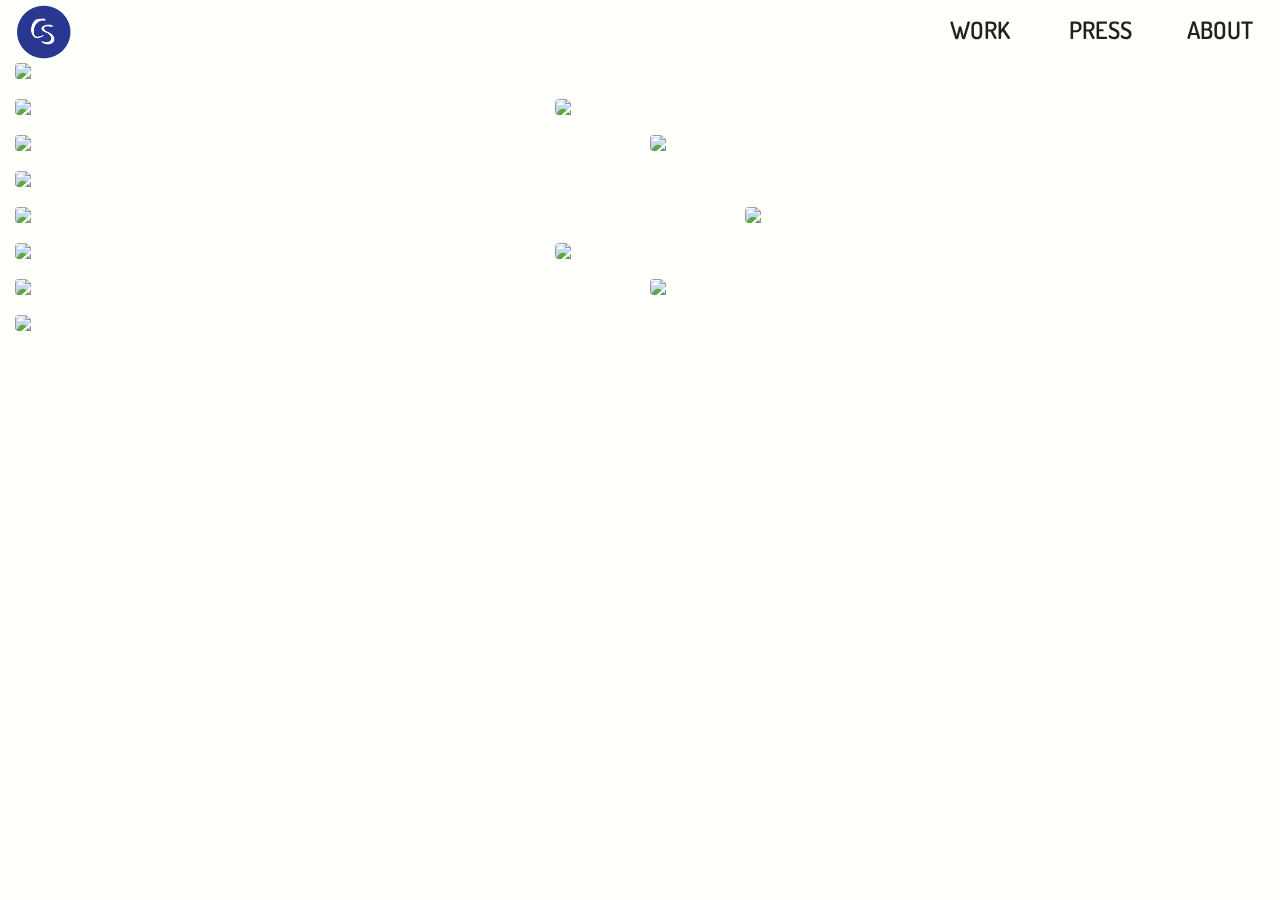
==== index.html @ 7e74faec "commit 1" ====
<!DOCTYPE HTML>
<html>
	<head>
		<meta charset="utf-8">
		 <meta name="viewport" content="width=device-width, initial-scale=1">
		<title>Colleen Simmonds</title>
		<link rel="shortcut icon" 
      		type="image/png" 
      		href="images/logo/cs-fav2.png">
      	<link href="https://fonts.googleapis.com/css?family=Dosis:400,600,800" rel="stylesheet">
      	<link href="https://fonts.googleapis.com/css?family=Barlow:400,600,800&display=swap" rel="stylesheet">
      	<link rel="stylesheet" type="text/css" href="css/reset.css">
      	<link rel="stylesheet" type="text/css" href="css/style.css">
      	
	</head>
	<body>
		<div class="big-wrap">
			<div id="nav">
				<div id="logo-icon">
					<img data-src="images/logo/cs-fav2.png" class='logo-icon lazyload'>
				</div>
				<a href="#"><div class="nav-link">WORK</div></a>
				<a href="pages/press.html"><div class="nav-link">PRESS</div></a>
				<a href="pages/about.html"><div class="nav-link">ABOUT</div></a>
			</div>
			<div id="content">
				<div class="wrapper" id='work'>
					<!-- <img data-src="images/logo/WORK-01.png" id="logo" class='lazyload'></img> -->
					<img src="images/stjames/StJames-hero.png" id="hero-img">
					
					<img data-src="images/morales/morales-024.jpg"  class="col-3 lazyload">
					<img data-src="images/morales/morales-140.jpg" class="col-4 lazyload">
					<img data-src="images/morales/morales-024.jpg" class="col-2 lazyload">
					<img data-src="images/morales/morales-024.jpg" class="col-2 lazyload">
					<img data-src="images/morales/morales-140.jpg" class="col-1 lazyload">
					<img data-src="images/morales/morales-140.jpg" class="col-4 lazyload">
					<img data-src="images/morales/morales-024.jpg" class="col-3 lazyload">
					<img data-src="images/morales/morales-024.jpg"  class="col-3 lazyload">
					<img data-src="images/morales/morales-140.jpg" class="col-4 lazyload">
					<img data-src="images/morales/morales-024.jpg" class="col-2 lazyload">
					<img data-src="images/morales/morales-024.jpg" class="col-2 lazyload">
					<img data-src="images/morales/morales-140.jpg" class="col-1 lazyload">
				</div>

			</div>
		</div>
	</body>
	<script src="js/lazysizes.min.js" async=""></script>
	<!-- jQuery -->
	<script src="js/jquery-3.3.1.js"></script>
    <!-- js -->
    <script type="text/javascript" src='js/js.js'></script>
</html>
---- css/style.css ----
/*GLOBAL***********/

body {
	background-color: #fffffc;
	font-family: 'Dosis', sans-serif;
	font-weight: 500;
	font-size: 14px;
	width: 100%;
	height: 100%;
	color: #231f20;
	-ms-overflow-style: none;  // IE 10+
	overflow: -moz-scrollbars-none;  // Firefox
}

body::-webkit-scrollbar { 
	    display: none;  // Safari and Chrome
	}

#nav {
	width: 100%;
	height: 60px;
	display: inline-flex;
	justify-content: flex-end;
	z-index: 2;
	position: fixed;
	top: 0;
	left: 0;
}

#nav div {
	flex: 0 1 auto;
	width: 120px;
	height: 60px;
	font-size: 24px;
	align-items: center;
	justify-content: center;
	display: flex;
}

#nav a {
	text-decoration: none;
	color: #231f20;
	font-weight: 600;
}

#nav a:visited {
	text-decoration: none;
	color: #231f20;
}

/*#nav div:hover {
	border-bottom: 2.5px solid #231f20;

}*/

#nav #logo-icon {
	align-self: flex-start;
	position: absolute;
	left: 15px;
	justify-content: flex-start;
}

#nav #logo-icon:hover {
	border-bottom: none;
}

#logo-icon img {
	height: 55px;
	display: block;
	padding-top: 5px;
}

#content {
	width: 100%;
	height: 100%;
	position: absolute;
	top: 0;
	left: 0;
	z-index: 1;
	overflow-x: none;
}

#logo {
	width: 40%;
	position: absolute;
	top: 175px;
	left: 30%
}

#hero-img {
	width: 100%;
}

/*.wrapper {
	display: flex;
	width: 100%;
	position: relative;
	top: 0px;
	left: 0;
}
*/
.wrapper {
	display: flex;
	flex-direction: row;
	width: 100%;
	height: auto;
	position: relative;
	top: 53px;
	left: 0px;
	justify-content: space-around;
	align-items: center;
	flex-wrap: wrap;
	box-sizing: border-box;
	padding: 0px 5px 0px 5px;
}

.wrapper img {
	height: auto;
	/*padding: 10px;*/
	padding: 10px;
	flex: 1 1 auto;
	box-sizing: border-box;
	display: inline-block;
	border-radius: 14px;
}	

#work {
	margin-top: 0px;
}

.col-1 {
	width: 100%;
}

.col-2 {
	width: 50%;
}

.col-3 {
	width: 42.5%;
}

.col-4 {
	width: 57.5%;
}

/*********************PRESS*/

#press-links {
	display: block;
	margin-top: 40px;
}

#press-links a {
	text-decoration: none;
	color: #231f20
}

#press-links p {
	display: block;
	font-size: 24px;
	margin-top: 15px;
	margin-left: 15px;
	font-weight: 300;
	font-family: 'Roboto', sans-serif;
	letter-spacing: 4px;
	margin-bottom: 15px;
	padding-bottom: 2px;
}

#press-links p:hover {
	color: #231f20;
	text-decoration: underline;
}

.mag {
	color: #a1a1a1;
	font-weight: 600;
}



/*********************BIO*/

#bio {
	display: block;
	margin-top: 40px;
}

#bio div {
	display: inline-block;
}

#bio-headshot {
	width: 30%;
	float: left;
}

#bio-blurb {
	width: 50%;
	float: right;
}

#bio-blurb p {
	font-weight: 400;
	font-family: 'Roboto', sans-serif;
	font-size: 18px;
	line-height: 26px;
	letter-spacing: 1px;
	
}

#bio-headshot img {
	width: 120%;
	margin: -20px 0 0 60px; 
}

/*@media only screen and (min-width: 600px) {
	
	.wrapper {
		display: flex;
		width: 94%;
		position: relative;
		top: 3%;
		left: 3%;
	}
}	
*/
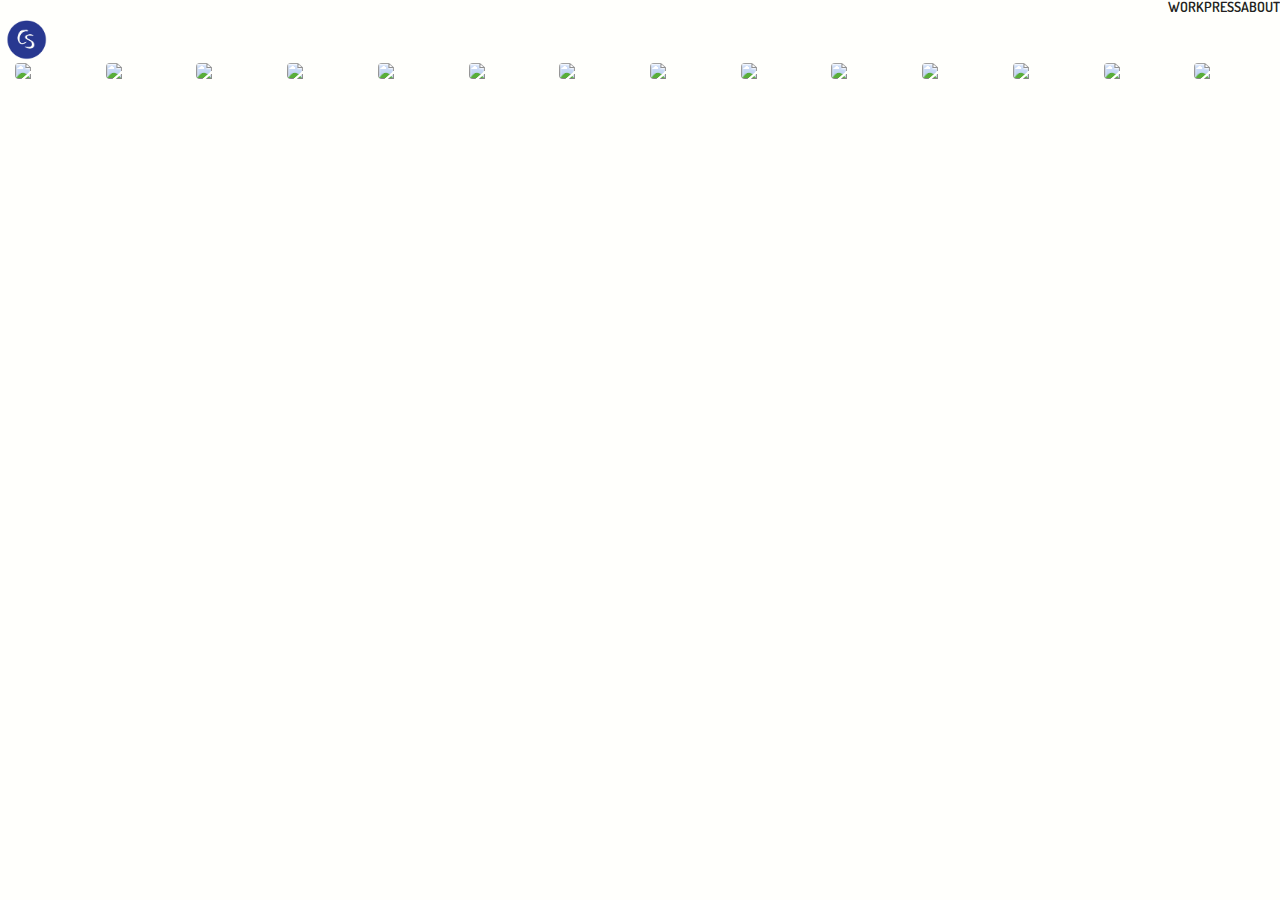
==== commit adc33d06: "sunday 1" ====
--- a/index.html
+++ b/index.html
@@ -40,6 +40,7 @@
 					<img data-src="images/morales/morales-024.jpg" class="col-2 lazyload">
 					<img data-src="images/morales/morales-024.jpg" class="col-2 lazyload">
 					<img data-src="images/morales/morales-140.jpg" class="col-1 lazyload">
+					<img data-src="images/morales/morales-140.jpg" class="col-1 lazyload">
 				</div>
 
 			</div>
--- a/css/style.css
+++ b/css/style.css
@@ -11,6 +11,7 @@
 	color: #231f20;
 	-ms-overflow-style: none;  // IE 10+
 	overflow: -moz-scrollbars-none;  // Firefox
+	position: absolute;
 }
 
 body::-webkit-scrollbar { 
@@ -23,19 +24,22 @@
 	display: inline-flex;
 	justify-content: flex-end;
 	z-index: 2;
-	position: fixed;
+	position: absolute;
 	top: 0;
 	left: 0;
-}
-
-#nav div {
+	padding-right: 10px;
+}
+
+#nav img {
 	flex: 0 1 auto;
-	width: 120px;
-	height: 60px;
+	height: 40px;
 	font-size: 24px;
 	align-items: center;
 	justify-content: center;
 	display: flex;
+	margin-left: 10px;
+	margin-right: 10px;
+	margin-top: 20px;
 }
 
 #nav a {
@@ -57,29 +61,58 @@
 #nav #logo-icon {
 	align-self: flex-start;
 	position: absolute;
-	left: 15px;
 	justify-content: flex-start;
-}
-
-#nav #logo-icon:hover {
-	border-bottom: none;
-}
-
-#logo-icon img {
-	height: 55px;
-	display: block;
-	padding-top: 5px;
+	left: 0;
+	height: 70px;
+	display: block;
+	margin-top: 0px;
+	margin-left: -4px;
+}
+
+#flex {
+	display: flex;
+	width: 100vw;
+	height: 100vh;
+	flex-direction: row;
+	flex-wrap: wrap;
+	justify-content: space-around;
+	box-sizing: border-box;
+	padding: 0px 5px 0px 5px;
+	top: 60px;
+	position: absolute;
+}
+
+#flex li {
+	height: 50vh;
+	flex: 1 1 auto;
+	padding: 10px;
+}
+
+ #flex li.full  {
+	height: auto;
+	width: 100%;
+}
+
+#flex li:last-child {
+	flex-grow: 10;
+}
+
+#flex li img {
+	max-height: 100%;
+	min-width: 100%;
+	object-fit: cover;
+	vertical-align: bottom;
+	border-radius: 3.5px;
 }
 
 #content {
 	width: 100%;
 	height: 100%;
-	position: absolute;
 	top: 0;
 	left: 0;
 	z-index: 1;
-	overflow-x: none;
-}
+}
+
 
 #logo {
 	width: 40%;
@@ -92,19 +125,11 @@
 	width: 100%;
 }
 
-/*.wrapper {
-	display: flex;
-	width: 100%;
-	position: relative;
-	top: 0px;
-	left: 0;
-}
-*/
 .wrapper {
 	display: flex;
 	flex-direction: row;
-	width: 100%;
-	height: auto;
+	width: 100vw;
+	height: 100%;
 	position: relative;
 	top: 53px;
 	left: 0px;
@@ -115,21 +140,22 @@
 	padding: 0px 5px 0px 5px;
 }
 
-.wrapper img {
-	height: auto;
-	/*padding: 10px;*/
+#work img {
+	padding: 10px;
 	padding: 10px;
 	flex: 1 1 auto;
 	box-sizing: border-box;
 	display: inline-block;
 	border-radius: 14px;
+	height: 40%;
+	width: auto;
 }	
 
 #work {
 	margin-top: 0px;
 }
 
-.col-1 {
+/*.col-1 {
 	width: 100%;
 }
 
@@ -143,7 +169,7 @@
 
 .col-4 {
 	width: 57.5%;
-}
+}*/
 
 /*********************PRESS*/
 
@@ -226,4 +252,18 @@
 		left: 3%;
 	}
 }	
-*/+*/
+
+
+
+
+
+
+
+
+
+
+
+
+
+
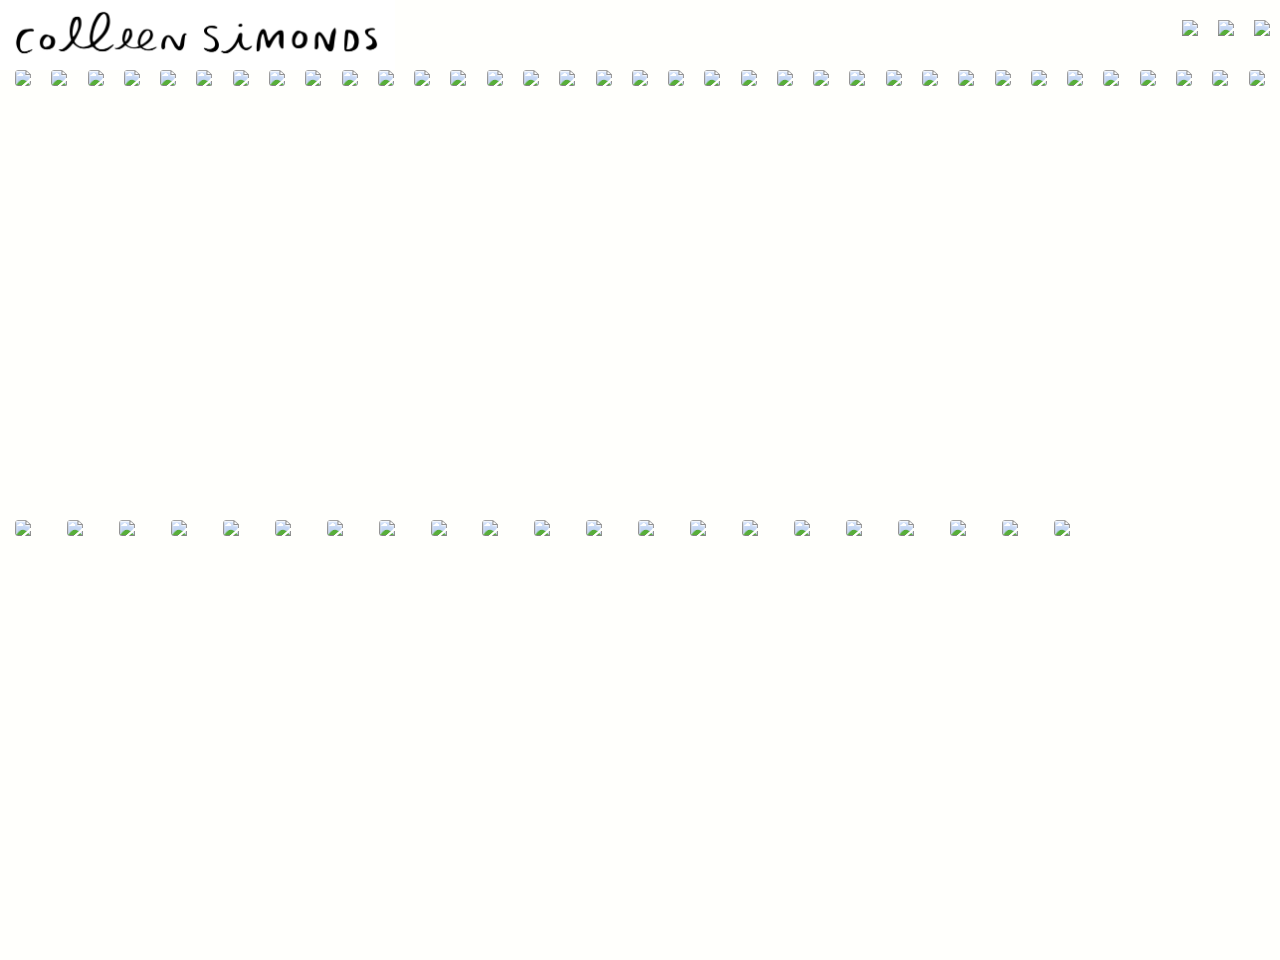
==== commit e31dee4b: "mobile" ====
--- a/index.html
+++ b/index.html
@@ -16,34 +16,183 @@
 	<body>
 		<div class="big-wrap">
 			<div id="nav">
-				<div id="logo-icon">
-					<img data-src="images/logo/cs-fav2.png" class='logo-icon lazyload'>
-				</div>
-				<a href="#"><div class="nav-link">WORK</div></a>
-				<a href="pages/press.html"><div class="nav-link">PRESS</div></a>
-				<a href="pages/about.html"><div class="nav-link">ABOUT</div></a>
+				<img src="images/logo/logo-header.jpg" id='logo-icon'>
+				<a href="#"><img data-src='images/logo/work.png' class="nav-link lazyload"></a>
+				<a href="pages/press.html"><img data-src='images/logo/press.png' class="lazyload nav-link"></a>
+				<a href="pages/about.html"><img data-src='images/logo/about.png' class="lazyload nav-link"></a>
 			</div>
-			<div id="content">
-				<div class="wrapper" id='work'>
-					<!-- <img data-src="images/logo/WORK-01.png" id="logo" class='lazyload'></img> -->
-					<img src="images/stjames/StJames-hero.png" id="hero-img">
-					
-					<img data-src="images/morales/morales-024.jpg"  class="col-3 lazyload">
-					<img data-src="images/morales/morales-140.jpg" class="col-4 lazyload">
-					<img data-src="images/morales/morales-024.jpg" class="col-2 lazyload">
-					<img data-src="images/morales/morales-024.jpg" class="col-2 lazyload">
-					<img data-src="images/morales/morales-140.jpg" class="col-1 lazyload">
-					<img data-src="images/morales/morales-140.jpg" class="col-4 lazyload">
-					<img data-src="images/morales/morales-024.jpg" class="col-3 lazyload">
-					<img data-src="images/morales/morales-024.jpg"  class="col-3 lazyload">
-					<img data-src="images/morales/morales-140.jpg" class="col-4 lazyload">
-					<img data-src="images/morales/morales-024.jpg" class="col-2 lazyload">
-					<img data-src="images/morales/morales-024.jpg" class="col-2 lazyload">
-					<img data-src="images/morales/morales-140.jpg" class="col-1 lazyload">
-					<img data-src="images/morales/morales-140.jpg" class="col-1 lazyload">
-				</div>
-
-			</div>
+			<ul id='flex'>
+				<li>
+					<img data-src="images/morales/morales-024.png"  class="col-3 lazyload">	
+				</li>
+				<li>
+					<img data-src="images/morales/morales-140.jpg" class="col-4 lazyload">	
+				</li>
+				<li>
+					<img data-src="images/morales/morales-043.jpg"  class="col-3 lazyload">	
+				</li>
+				<li>
+					<img data-src="images/morales/morales-080.jpg"  class="col-3 lazyload">	
+				</li>
+				<li>
+					<img data-src="images/morales/morales-101.jpg" class="col-1 lazyload">	
+				</li>
+				<li>
+					<img data-src="images/morales/morales-182.jpg" class="col-4 lazyload">	
+				</li>
+				<li>
+					<img data-src="images/morales/morales-205.jpg"  class="col-3 lazyload">
+				</li>
+				<li>
+					<img data-src="images/stjames/stjames-0030.jpg"  class="col-3 lazyload">	
+				</li>
+				<li>
+					<img data-src="images/stjames/stjames-0039.jpg" class="col-4 lazyload">	
+				</li>
+				<li>
+					<img data-src="images/stjames/stjames-0058.jpg"  class="col-3 lazyload">	
+				</li>
+				<li >
+					<img data-src="images/stjames/stjames-0080.jpg"  class="col-3 lazyload">	
+				</li>
+				<li>
+					<img data-src="images/stjames/stjames-0128.jpg" class="col-1 lazyload">	
+				</li>
+				<li>
+					<img data-src="images/stjames/stjames-0131.jpg" class="col-1 lazyload">	
+				</li>
+				<li>
+					<img data-src="images/stjames/stjames-0147.jpg" class="col-1 lazyload">	
+				</li>
+				<li>
+					<img data-src="images/stjames/stjames-0170.jpg" class="col-1 lazyload">	
+				</li>
+				<li>
+					<img data-src="images/stjames/stjames-0216.jpg" class="col-1 lazyload">	
+				</li>
+				<li>
+					<img data-src="images/stjames/stjames-0253.jpg" class="col-1 lazyload">	
+				</li>
+				<li>
+					<img data-src="images/stjames/stjames-0305.jpg" class="col-1 lazyload">	
+				</li>
+				<li>
+					<img data-src="images/stjames/stjames-0328.jpg" class="col-1 lazyload">	
+				</li>
+				<li>
+					<img data-src="images/stjames/stjames-0383.jpg" class="col-1 lazyload">	
+				</li>
+				<li>
+					<img data-src="images/stjames/stjames-0407.jpg" class="col-1 lazyload">	
+				</li>
+				<li>
+					<img data-src="images/stjames/stjames-0421.jpg" class="col-1 lazyload">	
+				</li>
+				<li>
+					<img data-src="images/stjames/stjames-0441.jpg" class="col-1 lazyload">	
+				</li>
+				<li>
+					<img data-src="images/stjames/stjames-0472_v2.jpg" class="col-1 lazyload">	
+				</li>
+				<li>
+					<img data-src="images/stjames/stjames-0527_v1.jpg" class="col-1 lazyload">	
+				</li>
+				<li>
+					<img data-src="images/stjames/stjames-0544.jpg" class="col-1 lazyload">	
+				</li>
+				<li>
+					<img data-src="images/stjames/stjames-0581_v2.jpg" class="col-1 lazyload">	
+				</li>
+				<li>
+					<img data-src="images/stjames/stjames-0607.jpg" class="col-1 lazyload">	
+				</li>
+				<li>
+					<img data-src="images/stjames/stjames-0621.jpg" class="col-1 lazyload">	
+				</li>
+				<li>
+					<img data-src="images/stjames/stjames-0643.jpg" class="col-1 lazyload">	
+				</li>
+				<li>
+					<img data-src="images/stjames/stjames-0649.jpg" class="col-1 lazyload">	
+				</li>
+				<li>
+					<img data-src="images/stjames/stjames-0672.jpg" class="col-1 lazyload">	
+				</li>
+				<li>
+					<img data-src="images/stjames/stjames-0704.jpg" class="col-1 lazyload">	
+				</li>
+				<li>
+					<img data-src="images/stjames/stjames-0741.jpg" class="col-1 lazyload">	
+				</li>
+				<li>
+					<img data-src="images/stjames/stjames-0787.jpg" class="col-1 lazyload">	
+				</li>
+				<li>
+					<img data-src="images/stjames/stjames-0807.jpg" class="col-1 lazyload">	
+				</li>
+				<li>
+					<img data-src="images/stjames/stjames-0837.jpg" class="col-1 lazyload">	
+				</li>
+				<li>
+					<img data-src="images/stjames/stjames-0886.jpg" class="col-1 lazyload">	
+				</li>
+				<li>
+					<img data-src="images/stjames/stjames-0918.jpg" class="col-1 lazyload">	
+				</li>
+				<li>
+					<img data-src="images/stjames/stjames-0128.jpg" class="col-1 lazyload">	
+				</li>
+				<li>
+					<img data-src="images/vestry/vestry_019.jpg" class="col-1 lazyload">	
+				</li>
+				<li>
+					<img data-src="images/vestry/vestry_026.jpg" class="col-1 lazyload">	
+				</li>
+				<li>
+					<img data-src="images/vestry/vestry_073.jpg" class="col-1 lazyload">	
+				</li>
+				<li>
+					<img data-src="images/vestry/vestry_085.jpg" class="col-1 lazyload">	
+				</li>
+				<li>
+					<img data-src="images/vestry/vestry_172.jpg" class="col-1 lazyload">	
+				</li>
+				<li>
+					<img data-src="images/vestry/vestry_194.jpg" class="col-1 lazyload">	
+				</li>
+				<li>
+					<img data-src="images/vestry/vestry_208.jpg" class="col-1 lazyload">	
+				</li>
+				</li>
+				<li>
+					<img data-src="images/vestry/vestry_217.jpg" class="col-1 lazyload">	
+				</li>
+				<li>
+					<img data-src="images/vestry/vestry_248.jpg" class="col-1 lazyload">	
+				</li>
+				<li>
+					<img data-src="images/vestry/vestry_263.jpg" class="col-1 lazyload">	
+				</li>
+				<li>
+					<img data-src="images/vestry/vestry_292.jpg" class="col-1 lazyload">	
+				</li>
+				<li>
+					<img data-src="images/vestry/vestry_312.jpg" class="col-1 lazyload">	
+				</li>
+				<li>
+					<img data-src="images/vestry/vestry_333.jpg" class="col-1 lazyload">	
+				</li>
+				<li>
+					<img data-src="images/vestry/vestry_382.jpg" class="col-1 lazyload">	
+				</li>
+				<li>
+					<img data-src="images/vestry/vestry_347.jpg" class="col-1 lazyload">	
+				</li>
+				<li>
+					<img data-src="images/vestry/vestry_362.jpg" class="col-1 lazyload">	
+				</li>
+				<li></li>
+			</ul>
 		</div>
 	</body>
 	<script src="js/lazysizes.min.js" async=""></script>
--- a/css/style.css
+++ b/css/style.css
@@ -1,17 +1,18 @@
 
-/*GLOBAL***********/
+/*GLOBAL***********/	
 
 body {
 	background-color: #fffffc;
 	font-family: 'Dosis', sans-serif;
 	font-weight: 500;
 	font-size: 14px;
-	width: 100%;
-	height: 100%;
+	width: 100vw;
+	height: 100vh;
 	color: #231f20;
 	-ms-overflow-style: none;  // IE 10+
 	overflow: -moz-scrollbars-none;  // Firefox
 	position: absolute;
+	overflow-x: none;
 }
 
 body::-webkit-scrollbar { 
@@ -72,7 +73,7 @@
 #flex {
 	display: flex;
 	width: 100vw;
-	height: 100vh;
+	height: 100%;
 	flex-direction: row;
 	flex-wrap: wrap;
 	justify-content: space-around;
@@ -86,6 +87,7 @@
 	height: 50vh;
 	flex: 1 1 auto;
 	padding: 10px;
+	box-sizing: border-box;
 }
 
  #flex li.full  {
@@ -175,7 +177,7 @@
 
 #press-links {
 	display: block;
-	margin-top: 40px;
+	margin-top: 60px;
 }
 
 #press-links a {
@@ -234,36 +236,56 @@
 	font-size: 18px;
 	line-height: 26px;
 	letter-spacing: 1px;
-	
+	margin-right: 80px;	
+	margin-left: -40px;
+	margin-top: 20px;
 }
 
 #bio-headshot img {
 	width: 120%;
-	margin: -20px 0 0 60px; 
-}
-
-/*@media only screen and (min-width: 600px) {
+	margin: -20px 0 0 10px; 
+	border-radius: 3.5px;
+}
+
+@media only screen and (max-width: 500px) {
 	
-	.wrapper {
-		display: flex;
-		width: 94%;
-		position: relative;
-		top: 3%;
-		left: 3%;
-	}
-}	
-*/
-
-
-
-
-
-
-
-
-
-
-
-
-
-
+	#nav {
+		justify-content: flex-start;
+		width: 90vw;
+	}
+
+	#nav #logo-icon {
+		height: 60px;
+	}
+
+	#nav img {
+		margin-top: 60px;
+		margin-right: 8px;
+	}
+
+	#flex {
+		margin-top: 50px;
+		width: 100vw;
+	}
+
+	#flex li {
+		height: 38vh!important;
+	}
+}
+
+
+
+
+
+
+
+
+
+
+
+
+
+
+
+
+
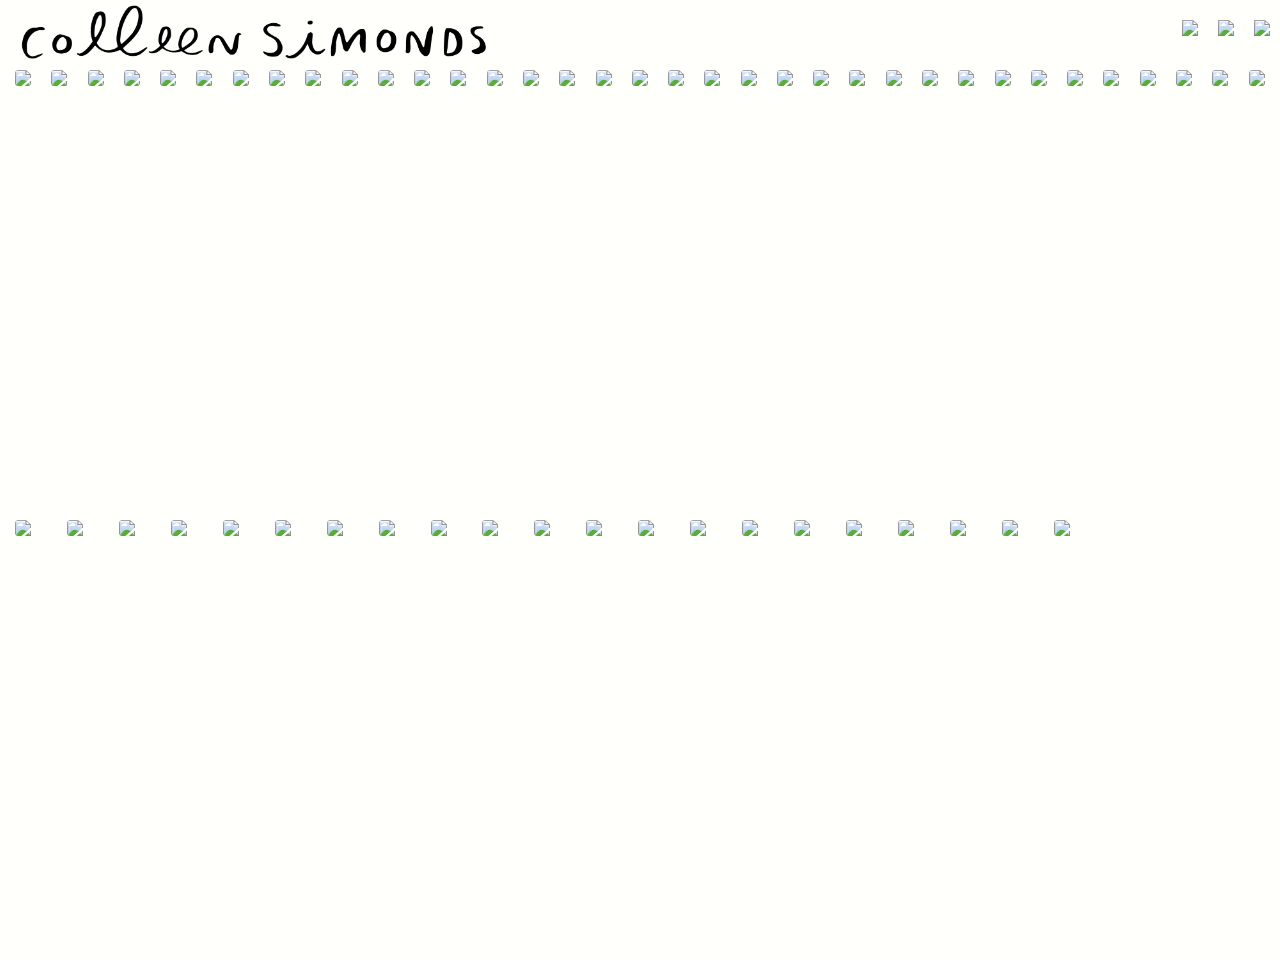
==== commit a515c501: "thurs" ====
--- a/index.html
+++ b/index.html
@@ -14,34 +14,33 @@
       	
 	</head>
 	<body>
-		<div class="big-wrap">
 			<div id="nav">
-				<img src="images/logo/logo-header.jpg" id='logo-icon'>
+				<img src="images/logo/logo-trans.png" id='logo-icon'>
 				<a href="#"><img data-src='images/logo/work.png' class="nav-link lazyload"></a>
 				<a href="pages/press.html"><img data-src='images/logo/press.png' class="lazyload nav-link"></a>
 				<a href="pages/about.html"><img data-src='images/logo/about.png' class="lazyload nav-link"></a>
 			</div>
 			<ul id='flex'>
 				<li>
+					<img data-src="images/morales/morales-043.jpg"  class="col-3 lazyload">	
+				</li>
+				<li>
+					<img data-src="images/morales/morales-080.jpg"  class="col-3 lazyload">	
+				</li>
+				<li>
+					<img data-src="images/morales/morales-101.jpg" class="col-1 lazyload">	
+				</li>
+				<li>
+					<img data-src="images/morales/morales-182.jpg" class="col-4 lazyload">	
+				</li>
+				<li>
+					<img data-src="images/morales/morales-205.jpg"  class="col-3 lazyload">
+				</li>
+				<li>
 					<img data-src="images/morales/morales-024.png"  class="col-3 lazyload">	
 				</li>
 				<li>
 					<img data-src="images/morales/morales-140.jpg" class="col-4 lazyload">	
-				</li>
-				<li>
-					<img data-src="images/morales/morales-043.jpg"  class="col-3 lazyload">	
-				</li>
-				<li>
-					<img data-src="images/morales/morales-080.jpg"  class="col-3 lazyload">	
-				</li>
-				<li>
-					<img data-src="images/morales/morales-101.jpg" class="col-1 lazyload">	
-				</li>
-				<li>
-					<img data-src="images/morales/morales-182.jpg" class="col-4 lazyload">	
-				</li>
-				<li>
-					<img data-src="images/morales/morales-205.jpg"  class="col-3 lazyload">
 				</li>
 				<li>
 					<img data-src="images/stjames/stjames-0030.jpg"  class="col-3 lazyload">	
@@ -155,6 +154,12 @@
 					<img data-src="images/vestry/vestry_085.jpg" class="col-1 lazyload">	
 				</li>
 				<li>
+					<img data-src="images/vestry/vestry_248.jpg" class="col-1 lazyload">	
+				</li>
+				<li>
+					<img data-src="images/vestry/vestry_263.jpg" class="col-1 lazyload">	
+				</li>
+				<li>
 					<img data-src="images/vestry/vestry_172.jpg" class="col-1 lazyload">	
 				</li>
 				<li>
@@ -166,12 +171,6 @@
 				</li>
 				<li>
 					<img data-src="images/vestry/vestry_217.jpg" class="col-1 lazyload">	
-				</li>
-				<li>
-					<img data-src="images/vestry/vestry_248.jpg" class="col-1 lazyload">	
-				</li>
-				<li>
-					<img data-src="images/vestry/vestry_263.jpg" class="col-1 lazyload">	
 				</li>
 				<li>
 					<img data-src="images/vestry/vestry_292.jpg" class="col-1 lazyload">	
@@ -193,7 +192,6 @@
 				</li>
 				<li></li>
 			</ul>
-		</div>
 	</body>
 	<script src="js/lazysizes.min.js" async=""></script>
 	<!-- jQuery -->
--- a/css/style.css
+++ b/css/style.css
@@ -28,7 +28,6 @@
 	position: absolute;
 	top: 0;
 	left: 0;
-	padding-right: 10px;
 }
 
 #nav img {
@@ -64,9 +63,9 @@
 	position: absolute;
 	justify-content: flex-start;
 	left: 0;
-	height: 70px;
+	height: 90px;
 	display: block;
-	margin-top: 0px;
+	margin-top: -10px;
 	margin-left: -4px;
 }
 
@@ -221,46 +220,62 @@
 }
 
 #bio-headshot {
-	width: 30%;
-	float: left;
+	width: 100%;
+	display: flex;
+	flex-direction: row;
+}
+
+#bio-headshot img {
+	width: 40%;
+	padding: 10px;
+	border-radius: 3.5px;
+	flex: 1 1 auto;
 }
 
 #bio-blurb {
-	width: 50%;
-	float: right;
+	width: 100%;
+	
 }
 
 #bio-blurb p {
 	font-weight: 400;
-	font-family: 'Roboto', sans-serif;
+	font-family: 'Noto-sans', sans-serif;
 	font-size: 18px;
 	line-height: 26px;
 	letter-spacing: 1px;
-	margin-right: 80px;	
-	margin-left: -40px;
+	margin-left: 10px;
 	margin-top: 20px;
 }
 
-#bio-headshot img {
-	width: 120%;
-	margin: -20px 0 0 10px; 
-	border-radius: 3.5px;
-}
-
-@media only screen and (max-width: 500px) {
+#bio-blurb img {
+	width: 45px;
+	margin-left: 10px;
+	margin-top: 10px;
+	border-radius: 3.5
+}
+
+#email {
+	margin-top: 5px!important;
+}
+
+
+
+@media only screen and (max-width: 820px) {
 	
 	#nav {
 		justify-content: flex-start;
 		width: 90vw;
+		margin-top: 50px;
 	}
 
 	#nav #logo-icon {
-		height: 60px;
+		height: 65px;
+		margin-top: -45px;
 	}
 
 	#nav img {
-		margin-top: 60px;
 		margin-right: 8px;
+		margin-left: 2px;
 	}
 
 	#flex {
@@ -269,23 +284,39 @@
 	}
 
 	#flex li {
-		height: 38vh!important;
-	}
-}
-
-
-
-
-
-
-
-
-
-
-
-
-
-
-
-
-
+		height: 32vh!important;
+	}
+
+	#bio-headshot {
+		width: 70%;
+		float: none;
+		margin-top: 40px;
+	}
+
+	#bio-blurb {
+		width: 100%;
+		float: none;
+	}
+
+	#bio-blurb p {
+		margin-left: 10px;
+		margin-right: 10px;
+	}
+}
+
+
+
+
+
+
+
+
+
+
+
+
+
+
+
+
+
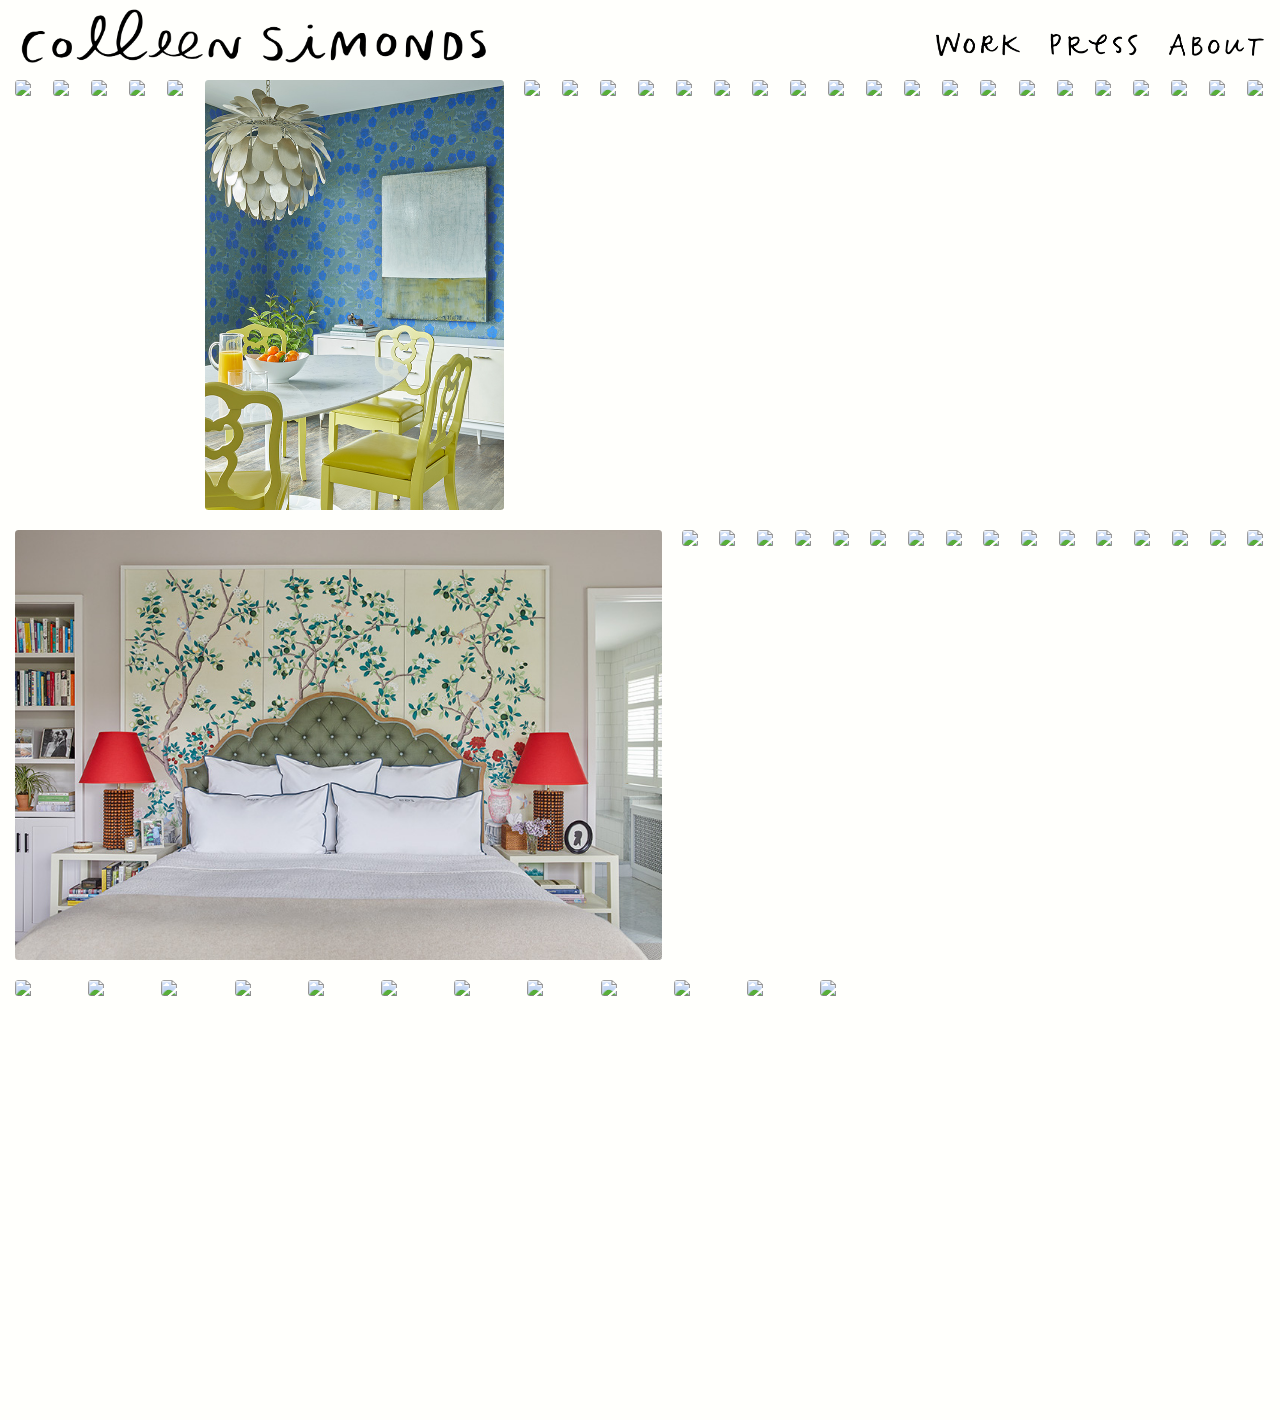
==== commit da536f50: "final 3/2" ====
--- a/index.html
+++ b/index.html
@@ -3,192 +3,187 @@
 	<head>
 		<meta charset="utf-8">
 		 <meta name="viewport" content="width=device-width, initial-scale=1">
-		<title>Colleen Simmonds</title>
+		<title>Colleen Simonds</title>
 		<link rel="shortcut icon" 
       		type="image/png" 
       		href="images/logo/cs-fav2.png">
       	<link href="https://fonts.googleapis.com/css?family=Dosis:400,600,800" rel="stylesheet">
-      	<link href="https://fonts.googleapis.com/css?family=Barlow:400,600,800&display=swap" rel="stylesheet">
+      	<link href="https://fonts.googleapis.com/css?family=Noto+Sans&display=swap" rel="stylesheet">
       	<link rel="stylesheet" type="text/css" href="css/reset.css">
       	<link rel="stylesheet" type="text/css" href="css/style.css">
-      	
 	</head>
 	<body>
 			<div id="nav">
 				<img src="images/logo/logo-trans.png" id='logo-icon'>
-				<a href="#"><img data-src='images/logo/work.png' class="nav-link lazyload"></a>
-				<a href="pages/press.html"><img data-src='images/logo/press.png' class="lazyload nav-link"></a>
-				<a href="pages/about.html"><img data-src='images/logo/about.png' class="lazyload nav-link"></a>
+				<a href="#"><img data-src='images/logo/work-01.png' class="nav-link lazyload"></a>
+				<a href="pages/press.html"><img data-src='images/logo/press-01.png' class="lazyload nav-link"></a>
+				<a href="pages/about.html"><img data-src='images/logo/about-01.png' class="lazyload nav-link"></a>
 			</div>
 			<ul id='flex'>
 				<li>
-					<img data-src="images/morales/morales-043.jpg"  class="col-3 lazyload">	
+					<img data-src="images/morales/morales-043.jpg" class="col-3 lazyload">	
 				</li>
 				<li>
-					<img data-src="images/morales/morales-080.jpg"  class="col-3 lazyload">	
+					<img data-src="images/morales/morales-080.jpg" class="col-3 lazyload">	
 				</li>
 				<li>
-					<img data-src="images/morales/morales-101.jpg" class="col-1 lazyload">	
+					<img data-src="images/morales/morales-101.jpg" class="lazyload">	
 				</li>
 				<li>
 					<img data-src="images/morales/morales-182.jpg" class="col-4 lazyload">	
 				</li>
 				<li>
-					<img data-src="images/morales/morales-205.jpg"  class="col-3 lazyload">
+					<img data-src="images/morales/morales-205.jpg" class="col-3 lazyload">
 				</li>
 				<li>
-					<img data-src="images/morales/morales-024.png"  class="col-3 lazyload">	
+					<img data-src="images/morales/morales-024.jpg" class="col-3 lazyload">	
 				</li>
 				<li>
 					<img data-src="images/morales/morales-140.jpg" class="col-4 lazyload">	
 				</li>
 				<li>
-					<img data-src="images/stjames/stjames-0030.jpg"  class="col-3 lazyload">	
+					<img data-src="images/stjames/stjames-0030.jpg" class="col-3 lazyload">	
 				</li>
 				<li>
 					<img data-src="images/stjames/stjames-0039.jpg" class="col-4 lazyload">	
 				</li>
 				<li>
-					<img data-src="images/stjames/stjames-0058.jpg"  class="col-3 lazyload">	
+					<img data-src="images/stjames/stjames-0058.jpg" class="col-3 lazyload">	
 				</li>
 				<li >
-					<img data-src="images/stjames/stjames-0080.jpg"  class="col-3 lazyload">	
+					<img data-src="images/stjames/stjames-0080.jpg" class="col-3 lazyload">	
 				</li>
 				<li>
-					<img data-src="images/stjames/stjames-0128.jpg" class="col-1 lazyload">	
+					<img data-src="images/stjames/stjames-0128.jpg" class="lazyload">	
 				</li>
 				<li>
-					<img data-src="images/stjames/stjames-0131.jpg" class="col-1 lazyload">	
+					<img data-src="images/stjames/stjames-0131.jpg" class="lazyload">	
 				</li>
 				<li>
-					<img data-src="images/stjames/stjames-0147.jpg" class="col-1 lazyload">	
+					<img data-src="images/stjames/stjames-0147.jpg" class="lazyload">	
 				</li>
 				<li>
-					<img data-src="images/stjames/stjames-0170.jpg" class="col-1 lazyload">	
+					<img data-src="images/stjames/stjames-0170.jpg" class="lazyload">	
 				</li>
 				<li>
-					<img data-src="images/stjames/stjames-0216.jpg" class="col-1 lazyload">	
+					<img data-src="images/stjames/stjames-0216.jpg" class="lazyload">	
 				</li>
 				<li>
-					<img data-src="images/stjames/stjames-0253.jpg" class="col-1 lazyload">	
+					<img data-src="images/stjames/stjames-0253.jpg" class="lazyload">	
 				</li>
 				<li>
-					<img data-src="images/stjames/stjames-0305.jpg" class="col-1 lazyload">	
+					<img data-src="images/stjames/stjames-0305.jpg" class="lazyload">	
 				</li>
 				<li>
-					<img data-src="images/stjames/stjames-0328.jpg" class="col-1 lazyload">	
+					<img data-src="images/stjames/stjames-0328.jpg" class="lazyload">	
 				</li>
 				<li>
-					<img data-src="images/stjames/stjames-0383.jpg" class="col-1 lazyload">	
+					<img data-src="images/stjames/stjames-0383.jpg" class="lazyload">	
 				</li>
 				<li>
-					<img data-src="images/stjames/stjames-0407.jpg" class="col-1 lazyload">	
+					<img data-src="images/stjames/stjames-0407.jpg" class="lazyload">	
 				</li>
 				<li>
-					<img data-src="images/stjames/stjames-0421.jpg" class="col-1 lazyload">	
+					<img data-src="images/stjames/stjames-0421.jpg" class="lazyload">	
 				</li>
 				<li>
-					<img data-src="images/stjames/stjames-0441.jpg" class="col-1 lazyload">	
+					<img data-src="images/stjames/stjames-0441.jpg" class="lazyload">	
 				</li>
 				<li>
-					<img data-src="images/stjames/stjames-0472_v2.jpg" class="col-1 lazyload">	
+					<img data-src="images/stjames/stjames-0472_V2.jpg" class="lazyload">
 				</li>
 				<li>
-					<img data-src="images/stjames/stjames-0527_v1.jpg" class="col-1 lazyload">	
+					<img data-src="images/stjames/stjames-0527_V1.jpg" class="lazyload">	
 				</li>
 				<li>
-					<img data-src="images/stjames/stjames-0544.jpg" class="col-1 lazyload">	
+					<img data-src="images/stjames/stjames-0544.jpg" class="lazyload">	
 				</li>
 				<li>
-					<img data-src="images/stjames/stjames-0581_v2.jpg" class="col-1 lazyload">	
+					<img data-src="images/stjames/stjames-0581_V1.jpg" class="lazyload">
 				</li>
 				<li>
-					<img data-src="images/stjames/stjames-0607.jpg" class="col-1 lazyload">	
+					<img data-src="images/stjames/stjames-0607.jpg" class="lazyload">	
 				</li>
 				<li>
-					<img data-src="images/stjames/stjames-0621.jpg" class="col-1 lazyload">	
+					<img data-src="images/stjames/stjames-0621.jpg" class="lazyload">	
 				</li>
 				<li>
-					<img data-src="images/stjames/stjames-0643.jpg" class="col-1 lazyload">	
+					<img data-src="images/stjames/stjames-0643.jpg" class="lazyload">	
 				</li>
 				<li>
-					<img data-src="images/stjames/stjames-0649.jpg" class="col-1 lazyload">	
+					<img data-src="images/stjames/stjames-0649.jpg" class="lazyload">	
 				</li>
 				<li>
-					<img data-src="images/stjames/stjames-0672.jpg" class="col-1 lazyload">	
+					<img data-src="images/stjames/stjames-0672.jpg" class="lazyload">	
 				</li>
 				<li>
-					<img data-src="images/stjames/stjames-0704.jpg" class="col-1 lazyload">	
+					<img data-src="images/stjames/stjames-0704.jpg" class="lazyload">	
 				</li>
 				<li>
-					<img data-src="images/stjames/stjames-0741.jpg" class="col-1 lazyload">	
+					<img data-src="images/stjames/stjames-0741.jpg" class="lazyload">	
 				</li>
 				<li>
-					<img data-src="images/stjames/stjames-0787.jpg" class="col-1 lazyload">	
+					<img data-src="images/stjames/stjames-0787.jpg" class="lazyload">	
 				</li>
 				<li>
-					<img data-src="images/stjames/stjames-0807.jpg" class="col-1 lazyload">	
+					<img data-src="images/stjames/stjames-0807.jpg" class="lazyload">	
 				</li>
 				<li>
-					<img data-src="images/stjames/stjames-0837.jpg" class="col-1 lazyload">	
+					<img data-src="images/stjames/stjames-0837.jpg" class="lazyload">	
 				</li>
 				<li>
-					<img data-src="images/stjames/stjames-0886.jpg" class="col-1 lazyload">	
+					<img data-src="images/stjames/stjames-0886.jpg" class="lazyload">	
 				</li>
 				<li>
-					<img data-src="images/stjames/stjames-0918.jpg" class="col-1 lazyload">	
+					<img data-src="images/stjames/stjames-0918.jpg" class="lazyload">	
 				</li>
 				<li>
-					<img data-src="images/stjames/stjames-0128.jpg" class="col-1 lazyload">	
+					<img data-src="images/vestry/vestry_019.jpg" class="lazyload">	
 				</li>
 				<li>
-					<img data-src="images/vestry/vestry_019.jpg" class="col-1 lazyload">	
+					<img data-src="images/vestry/vestry_026.jpg" class="lazyload">	
 				</li>
 				<li>
-					<img data-src="images/vestry/vestry_026.jpg" class="col-1 lazyload">	
+					<img data-src="images/vestry/vestry_073.jpg" class="lazyload">	
 				</li>
 				<li>
-					<img data-src="images/vestry/vestry_073.jpg" class="col-1 lazyload">	
+					<img data-src="images/vestry/vestry_085.jpg" class="lazyload">	
 				</li>
 				<li>
-					<img data-src="images/vestry/vestry_085.jpg" class="col-1 lazyload">	
+					<img data-src="images/vestry/vestry_248.jpg" class="lazyload">	
 				</li>
 				<li>
-					<img data-src="images/vestry/vestry_248.jpg" class="col-1 lazyload">	
+					<img data-src="images/vestry/vestry_263.jpg" class="lazyload">	
 				</li>
 				<li>
-					<img data-src="images/vestry/vestry_263.jpg" class="col-1 lazyload">	
+					<img data-src="images/vestry/vestry_172.jpg" class="lazyload">	
 				</li>
 				<li>
-					<img data-src="images/vestry/vestry_172.jpg" class="col-1 lazyload">	
+					<img data-src="images/vestry/vestry_194.jpg" class="lazyload">	
 				</li>
 				<li>
-					<img data-src="images/vestry/vestry_194.jpg" class="col-1 lazyload">	
+					<img data-src="images/vestry/vestry_208.jpg" class="lazyload">	
 				</li>
 				<li>
-					<img data-src="images/vestry/vestry_208.jpg" class="col-1 lazyload">	
-				</li>
+					<img data-src="images/vestry/vestry_382.jpg" class="lazyload">	
 				</li>
 				<li>
-					<img data-src="images/vestry/vestry_217.jpg" class="col-1 lazyload">	
+					<img data-src="images/vestry/vestry_217.jpg" class="lazyload">	
 				</li>
 				<li>
-					<img data-src="images/vestry/vestry_292.jpg" class="col-1 lazyload">	
+					<img data-src="images/vestry/vestry_292.jpg" class="lazyload">	
 				</li>
 				<li>
-					<img data-src="images/vestry/vestry_312.jpg" class="col-1 lazyload">	
+					<img data-src="images/vestry/vestry_312.jpg" class="lazyload">	
 				</li>
 				<li>
-					<img data-src="images/vestry/vestry_333.jpg" class="col-1 lazyload">	
+					<img data-src="images/vestry/vestry_333.jpg" class="lazyload">	
 				</li>
 				<li>
-					<img data-src="images/vestry/vestry_382.jpg" class="col-1 lazyload">	
+					<img data-src="images/vestry/vestry_347.jpg" class="lazyload">	
 				</li>
 				<li>
-					<img data-src="images/vestry/vestry_347.jpg" class="col-1 lazyload">	
-				</li>
-				<li>
-					<img data-src="images/vestry/vestry_362.jpg" class="col-1 lazyload">	
+					<img data-src="images/vestry/vestry_362.jpg" class="lazyload">	
 				</li>
 				<li></li>
 			</ul>
--- a/css/style.css
+++ b/css/style.css
@@ -3,16 +3,17 @@
 
 body {
 	background-color: #fffffc;
-	font-family: 'Dosis', sans-serif;
+	font-family: 'Noto-Sans', sans-serif;
 	font-weight: 500;
 	font-size: 14px;
-	width: 100vw;
-	height: 100vh;
+	width: 100%;
+	height: 100%;
 	color: #231f20;
 	-ms-overflow-style: none;  // IE 10+
 	overflow: -moz-scrollbars-none;  // Firefox
 	position: absolute;
 	overflow-x: none;
+	font-family: 'Noto-Sans', sans-serif;
 }
 
 body::-webkit-scrollbar { 
@@ -32,14 +33,13 @@
 
 #nav img {
 	flex: 0 1 auto;
-	height: 40px;
-	font-size: 24px;
+	height: 23px;
 	align-items: center;
 	justify-content: center;
 	display: flex;
-	margin-left: 10px;
-	margin-right: 10px;
-	margin-top: 20px;
+	margin-left: 15px;
+	margin-right: 15px;
+	margin-top: 33px;
 }
 
 #nav a {
@@ -65,7 +65,7 @@
 	left: 0;
 	height: 90px;
 	display: block;
-	margin-top: -10px;
+	margin-top: -6px;
 	margin-left: -4px;
 }
 
@@ -78,7 +78,7 @@
 	justify-content: space-around;
 	box-sizing: border-box;
 	padding: 0px 5px 0px 5px;
-	top: 60px;
+	top: 70px;
 	position: absolute;
 }
 
@@ -112,6 +112,7 @@
 	top: 0;
 	left: 0;
 	z-index: 1;
+	margin-top: 0;
 }
 
 
@@ -190,7 +191,7 @@
 	margin-top: 15px;
 	margin-left: 15px;
 	font-weight: 300;
-	font-family: 'Roboto', sans-serif;
+	font-family: 'Noto-Sans', sans-serif;
 	letter-spacing: 4px;
 	margin-bottom: 15px;
 	padding-bottom: 2px;
@@ -212,7 +213,7 @@
 
 #bio {
 	display: block;
-	margin-top: 40px;
+	margin-top: 20px;
 }
 
 #bio div {
@@ -223,6 +224,7 @@
 	width: 100%;
 	display: flex;
 	flex-direction: row;
+	margin-bottom: 60px;
 }
 
 #bio-headshot img {
@@ -232,14 +234,18 @@
 	flex: 1 1 auto;
 }
 
+#bio-headshot p {
+	font-family: 'Noto-Sans', sans-serif;
+	margin-left: 10px;
+}
+
 #bio-blurb {
-	width: 100%;
-	
+	width: 90%;
 }
 
 #bio-blurb p {
 	font-weight: 400;
-	font-family: 'Noto-sans', sans-serif;
+	font-family: 'Noto-Sans', sans-serif;
 	font-size: 18px;
 	line-height: 26px;
 	letter-spacing: 1px;
@@ -251,16 +257,32 @@
 	width: 45px;
 	margin-left: 10px;
 	margin-top: 10px;
-	border-radius: 3.5
+	border-radius: 3.5;
+	margin-bottom: 20px;
 }
 
 #email {
 	margin-top: 5px!important;
 }
 
-
-
-@media only screen and (max-width: 820px) {
+#footer {
+	font-size: 14px;
+	font-family: sans-serif;
+	letter-spacing: 3px;
+	font-style: italic;
+	position: absolute;
+	bottom: 20px;
+	right: 30px;
+	
+}
+
+#footer > * {
+	display: inline-block;
+	margin-left: 5px;
+	color: #7d7d7d;
+}
+
+@media only screen and (max-width: 850px) {
 	
 	#nav {
 		justify-content: flex-start;
@@ -275,7 +297,14 @@
 
 	#nav img {
 		margin-right: 8px;
-		margin-left: 2px;
+		margin-left: 16px;
+		height: 22px;
+		margin-top: 30px;
+
+	}
+
+	#content {
+		margin-top: 50px;
 	}
 
 	#flex {
@@ -287,10 +316,10 @@
 		height: 32vh!important;
 	}
 
-	#bio-headshot {
-		width: 70%;
+	#bio-headshot img {
+		width: 90%;
 		float: none;
-		margin-top: 40px;
+		margin-top: 20px;
 	}
 
 	#bio-blurb {
@@ -302,21 +331,25 @@
 		margin-left: 10px;
 		margin-right: 10px;
 	}
-}
-
-
-
-
-
-
-
-
-
-
-
-
-
-
-
-
-
+
+	#press-links {
+		margin-top: 80px;
+	}
+}
+
+
+
+
+
+
+
+
+
+
+
+
+
+
+
+
+
